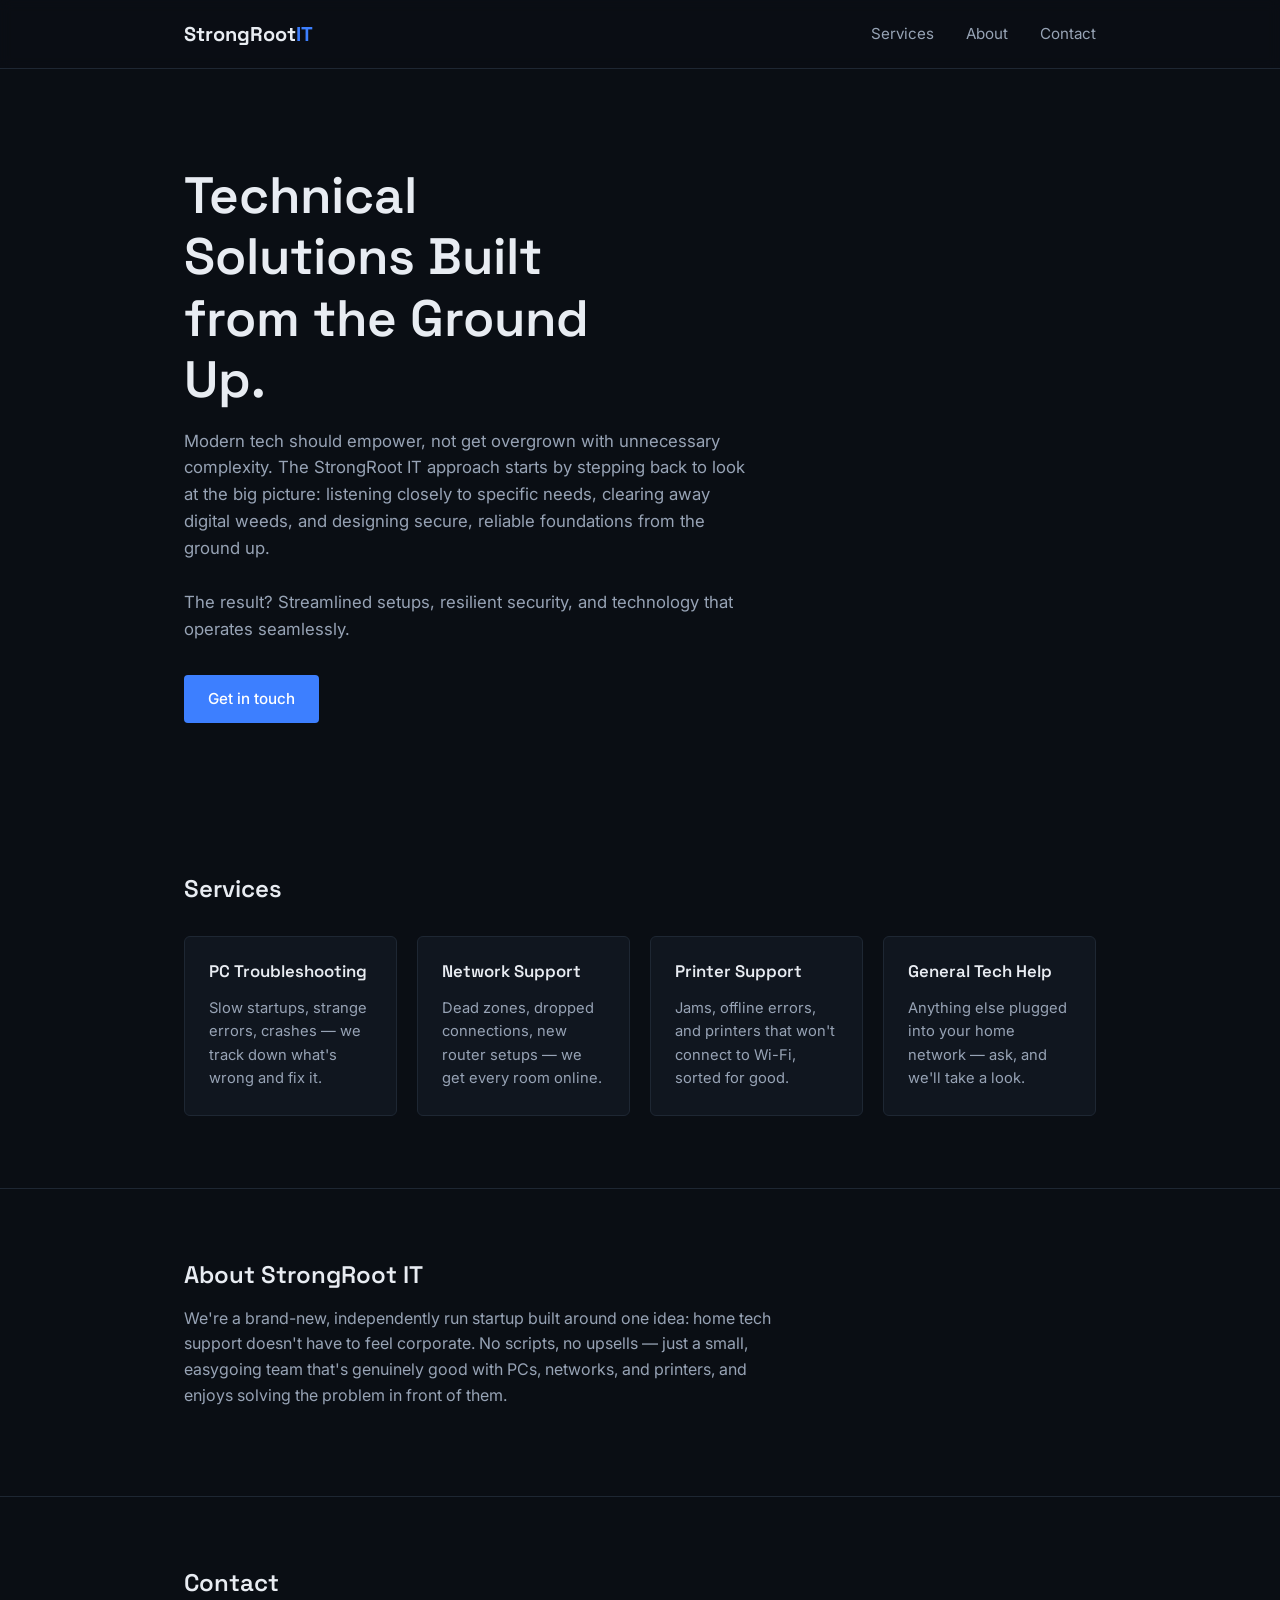
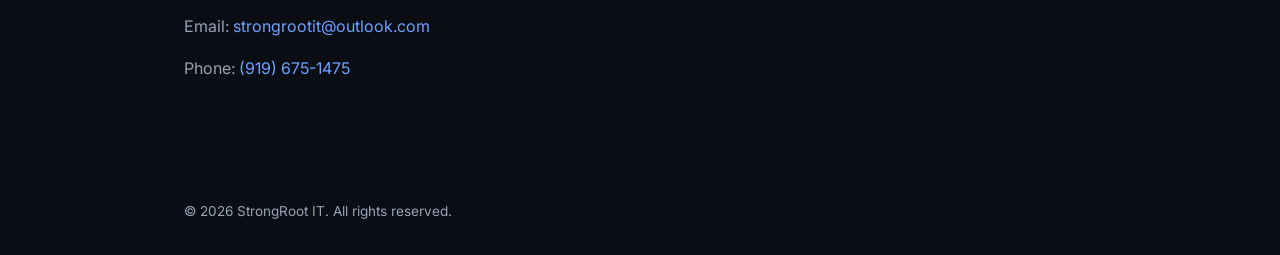
==== index.html @ 7a5d61ba "Update index.html" ====
<!DOCTYPE html>
<html lang="en">
<head>
  <meta charset="UTF-8">
  <meta name="viewport" content="width=device-width, initial-scale=1.0">
  <title>StrongRoot IT | Home PC, Network &amp; Printer Support</title>
  <link rel="stylesheet" href="style.css">
  <link rel="preconnect" href="https://fonts.googleapis.com">
  <link rel="preconnect" href="https://fonts.gstatic.com" crossorigin>
  <link href="https://fonts.googleapis.com/css2?family=Space+Grotesk:wght@500;600;700&family=Inter:wght@400;500&display=swap" rel="stylesheet">
</head>
<body>

  <header class="site-header">
    <div class="wrap header-inner">
      <a href="/" class="logo">StrongRoot<span>IT</span></a>
      <nav>
        <a href="#services">Services</a>
        <a href="#about">About</a>
        <a href="#contact">Contact</a>
      </nav>
    </div>
  </header>

  <main>
  <section class="hero">
    <div class="wrap">
      <h1>Technical Solutions Built from the Ground Up.</h1>
      <p class="hero-sub">
        Modern tech should empower, not get overgrown with unnecessary complexity. The StrongRoot IT approach starts by stepping back to look at the big picture: listening closely to specific needs, clearing away digital weeds, and designing secure, reliable foundations from the ground up.
        <br><br>
        The result? Streamlined setups, resilient security, and technology that operates seamlessly.
      </p>
      <a href="#contact" class="btn">Get in touch</a>
    </div>
  </section>
</main>

    <section id="services" class="services">
      <div class="wrap">
        <h2>Services</h2>
        <div class="service-grid">
          <div class="service-card">
            <h3>PC Troubleshooting</h3>
            <p>Slow startups, strange errors, crashes — we track down what's wrong and fix it.</p>
          </div>
          <div class="service-card">
            <h3>Network Support</h3>
            <p>Dead zones, dropped connections, new router setups — we get every room online.</p>
          </div>
          <div class="service-card">
            <h3>Printer Support</h3>
            <p>Jams, offline errors, and printers that won't connect to Wi-Fi, sorted for good.</p>
          </div>
          <div class="service-card">
            <h3>General Tech Help</h3>
            <p>Anything else plugged into your home network — ask, and we'll take a look.</p>
          </div>
        </div>
      </div>
    </section>

    <section id="about" class="about">
      <div class="wrap">
        <h2>About StrongRoot IT</h2>
        <p>
          We're a brand-new, independently run startup built around one idea:
          home tech support doesn't have to feel corporate. No scripts, no
          upsells — just a small, easygoing team that's genuinely good with
          PCs, networks, and printers, and enjoys solving the problem in
          front of them.
        </p>
      </div>
    </section>

    <section id="contact" class="contact">
      <div class="wrap">
        <h2>Contact</h2>
        <p>Email: <a href="mailto:strongrootit@outlook.com">strongrootit@outlook.com</a></p>
        <p>Phone: <a href="tel:+19196751475">(919) 675-1475</a></p>
      </div>
    </section>
  </main>

  <footer class="site-footer">
    <div class="wrap">
      <p>&copy; 2026 StrongRoot IT. All rights reserved.</p>
    </div>
  </footer>

</body>
</html>
---- style.css ----
:root {
  --bg: #0a0e14;
  --bg-raised: #10161f;
  --border: #1e2733;
  --blue: #3d7fff;
  --blue-bright: #6ea1ff;
  --text: #e8ecf2;
  --text-dim: #97a3b5;
  --font-display: 'Space Grotesk', 'Segoe UI', sans-serif;
  --font-body: 'Inter', 'Segoe UI', sans-serif;
}

* {
  box-sizing: border-box;
}

html {
  scroll-behavior: smooth;
}

body {
  margin: 0;
  background: var(--bg);
  color: var(--text);
  font-family: var(--font-body);
  line-height: 1.6;
}

.wrap {
  max-width: 960px;
  margin: 0 auto;
  padding: 0 24px;
}

a {
  color: var(--blue-bright);
  text-decoration: none;
}

a:hover,
a:focus-visible {
  text-decoration: underline;
}

h1, h2, h3 {
  font-family: var(--font-display);
  font-weight: 600;
  line-height: 1.2;
  margin: 0 0 16px;
}

/* Header */

.site-header {
  border-bottom: 1px solid var(--border);
  position: sticky;
  top: 0;
  background: rgba(10, 14, 20, 0.9);
  backdrop-filter: blur(6px);
  z-index: 10;
}

.header-inner {
  display: flex;
  align-items: center;
  justify-content: space-between;
  padding-top: 18px;
  padding-bottom: 18px;
}

.logo {
  font-family: var(--font-display);
  font-weight: 700;
  font-size: 1.25rem;
  color: var(--text);
}

.logo span {
  color: var(--blue);
}

.logo:hover {
  text-decoration: none;
}

nav a {
  color: var(--text-dim);
  margin-left: 28px;
  font-size: 0.95rem;
}

nav a:hover,
nav a:focus-visible {
  color: var(--text);
}

/* Hero */

.hero {
  padding: 96px 0 80px;
  border-bottom: 1px solid var(--border);
}

.hero h1 {
  font-size: clamp(2rem, 5vw, 3.2rem);
  max-width: 14ch;
  color: var(--text);
}

.hero-sub {
  color: var(--text-dim);
  max-width: 52ch;
  font-size: 1.05rem;
  margin-bottom: 32px;
}

.btn {
  display: inline-block;
  background: var(--blue);
  color: #fff;
  padding: 12px 24px;
  border-radius: 4px;
  font-weight: 500;
  font-size: 0.95rem;
}

.btn:hover,
.btn:focus-visible {
  background: var(--blue-bright);
  text-decoration: none;
}

/* Sections */

section {
  padding: 72px 0;
  border-bottom: 1px solid var(--border);
}

section:last-of-type {
  border-bottom: none;
}

.service-grid {
  display: grid;
  grid-template-columns: repeat(auto-fit, minmax(200px, 1fr));
  gap: 20px;
  margin-top: 32px;
}

.service-card {
  background: var(--bg-raised);
  border: 1px solid var(--border);
  border-radius: 6px;
  padding: 24px;
}

.service-card h3 {
  font-size: 1.05rem;
  color: var(--text);
}

.service-card p {
  color: var(--text-dim);
  margin: 0;
  font-size: 0.92rem;
}

.about p,
.contact p {
  color: var(--text-dim);
  max-width: 60ch;
}

/* Footer */

.site-footer {
  padding: 32px 0;
}

.site-footer p {
  color: var(--text-dim);
  font-size: 0.85rem;
  margin: 0;
}

/* Accessibility */

a:focus-visible,
button:focus-visible {
  outline: 2px solid var(--blue-bright);
  outline-offset: 2px;
}

@media (prefers-reduced-motion: reduce) {
  html {
    scroll-behavior: auto;
  }
}
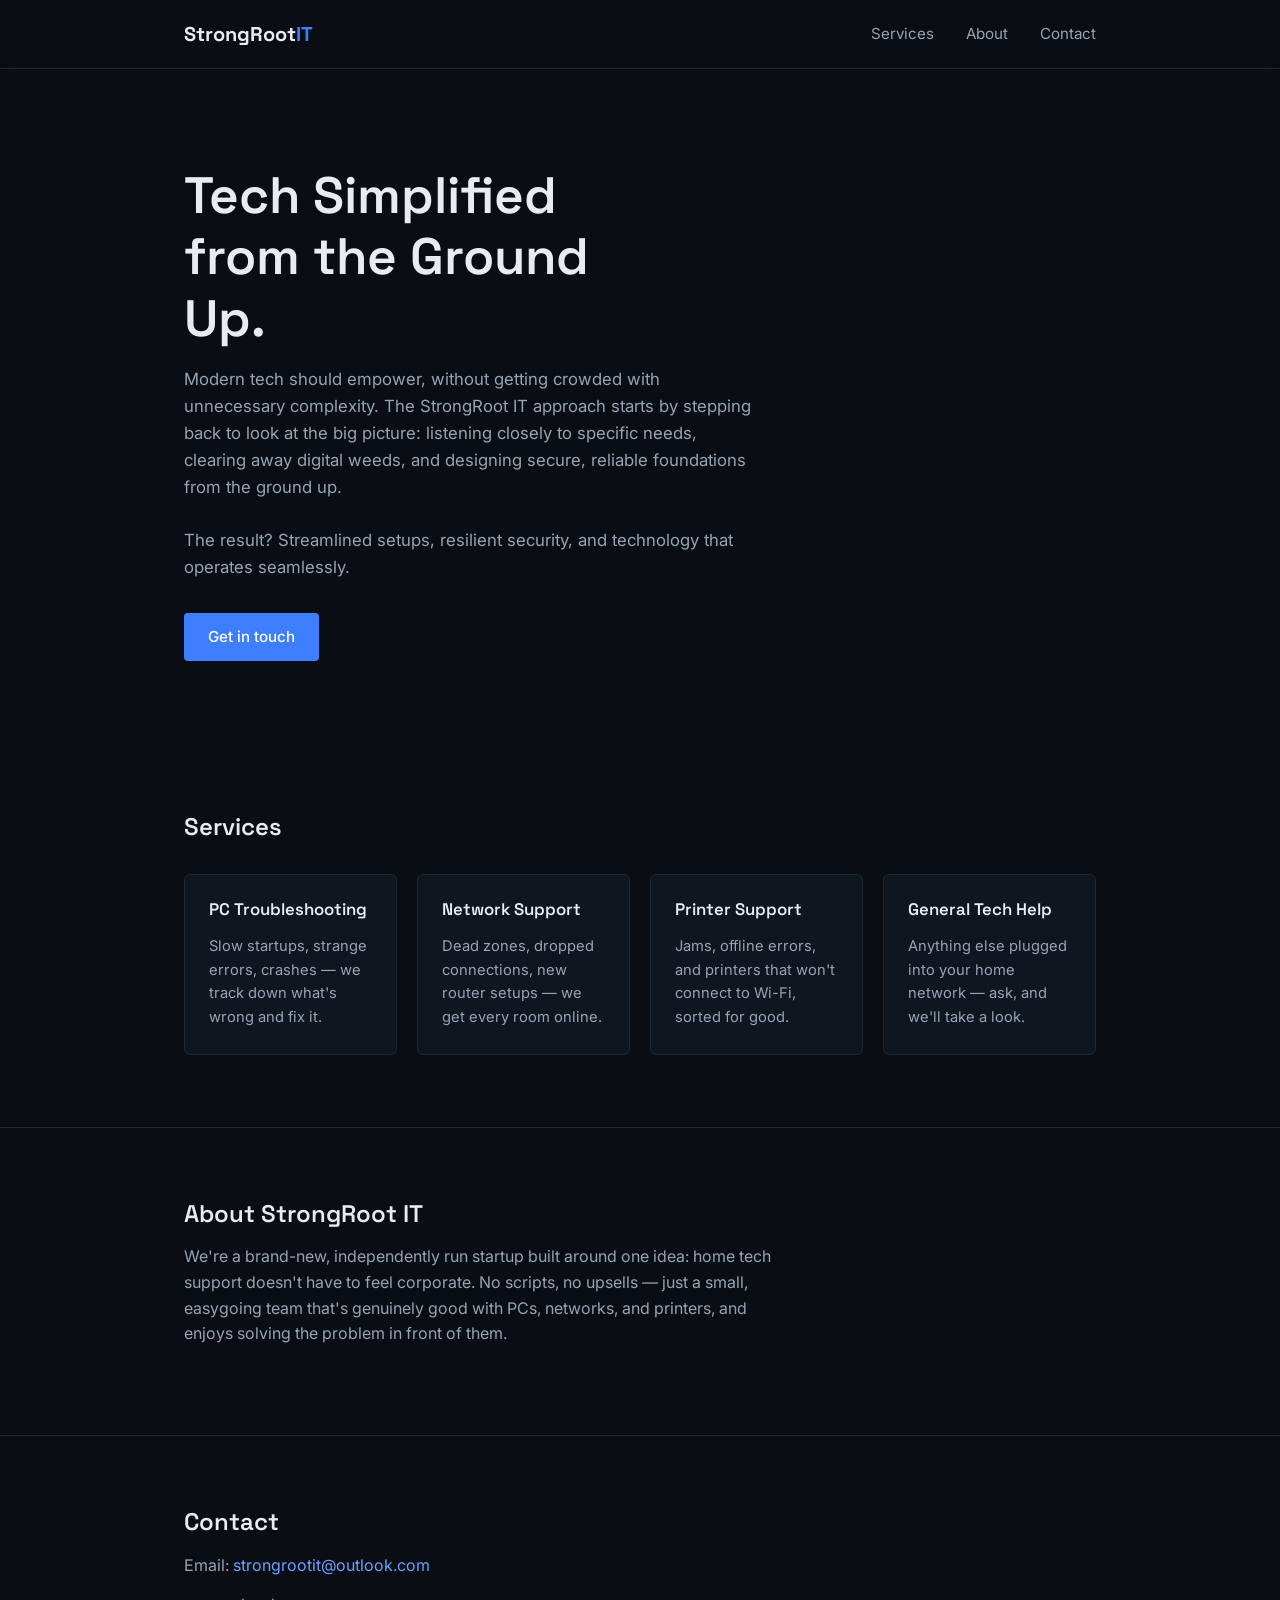
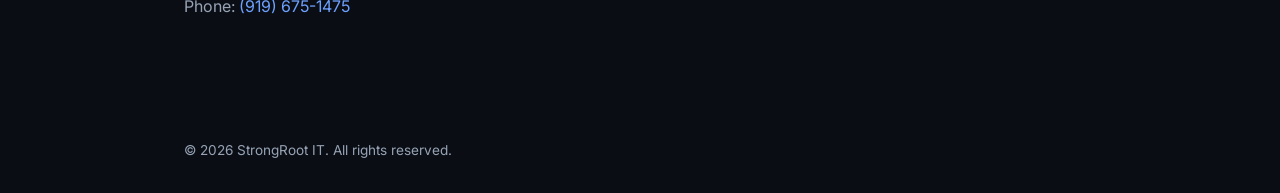
==== commit 44861191: "Update index.html" ====
--- a/index.html
+++ b/index.html
@@ -25,9 +25,9 @@
   <main>
   <section class="hero">
     <div class="wrap">
-      <h1>Technical Solutions Built from the Ground Up.</h1>
+      <h1>Tech Simplified from the Ground Up.</h1>
       <p class="hero-sub">
-        Modern tech should empower, not get overgrown with unnecessary complexity. The StrongRoot IT approach starts by stepping back to look at the big picture: listening closely to specific needs, clearing away digital weeds, and designing secure, reliable foundations from the ground up.
+        Modern tech should empower, without getting crowded with unnecessary complexity. The StrongRoot IT approach starts by stepping back to look at the big picture: listening closely to specific needs, clearing away digital weeds, and designing secure, reliable foundations from the ground up.
         <br><br>
         The result? Streamlined setups, resilient security, and technology that operates seamlessly.
       </p>
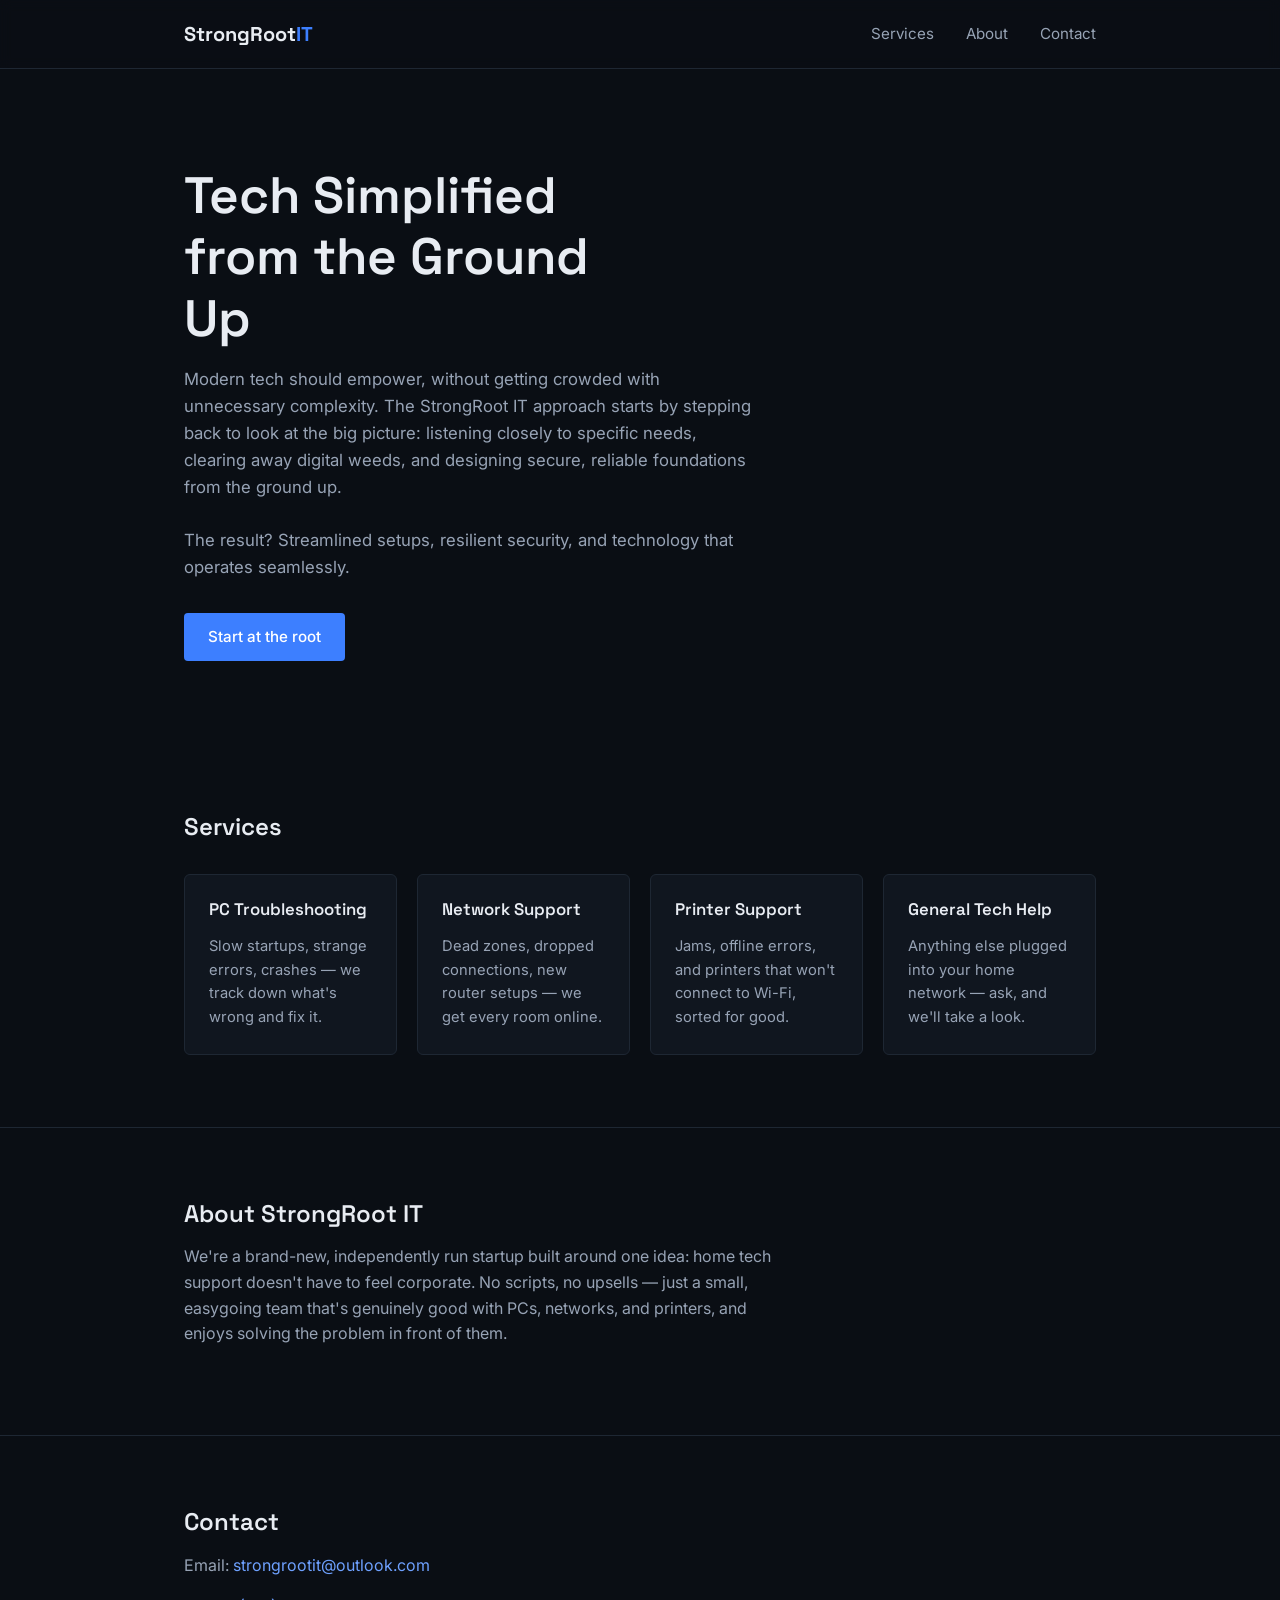
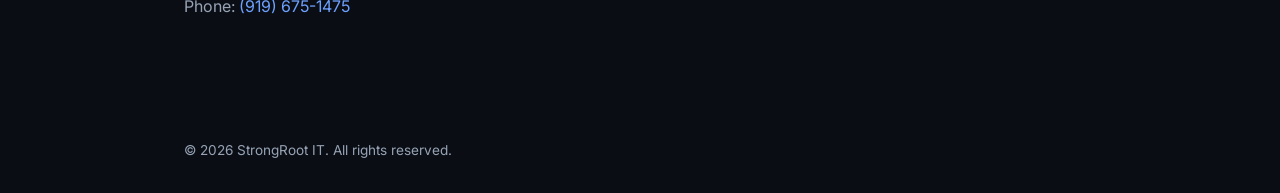
==== commit a50d9adf: "Update index.html" ====
--- a/index.html
+++ b/index.html
@@ -25,13 +25,13 @@
   <main>
   <section class="hero">
     <div class="wrap">
-      <h1>Tech Simplified from the Ground Up.</h1>
+      <h1>Tech Simplified from the Ground Up</h1>
       <p class="hero-sub">
         Modern tech should empower, without getting crowded with unnecessary complexity. The StrongRoot IT approach starts by stepping back to look at the big picture: listening closely to specific needs, clearing away digital weeds, and designing secure, reliable foundations from the ground up.
         <br><br>
         The result? Streamlined setups, resilient security, and technology that operates seamlessly.
       </p>
-      <a href="#contact" class="btn">Get in touch</a>
+      <a href="#contact" class="btn">Start at the root</a>
     </div>
   </section>
 </main>
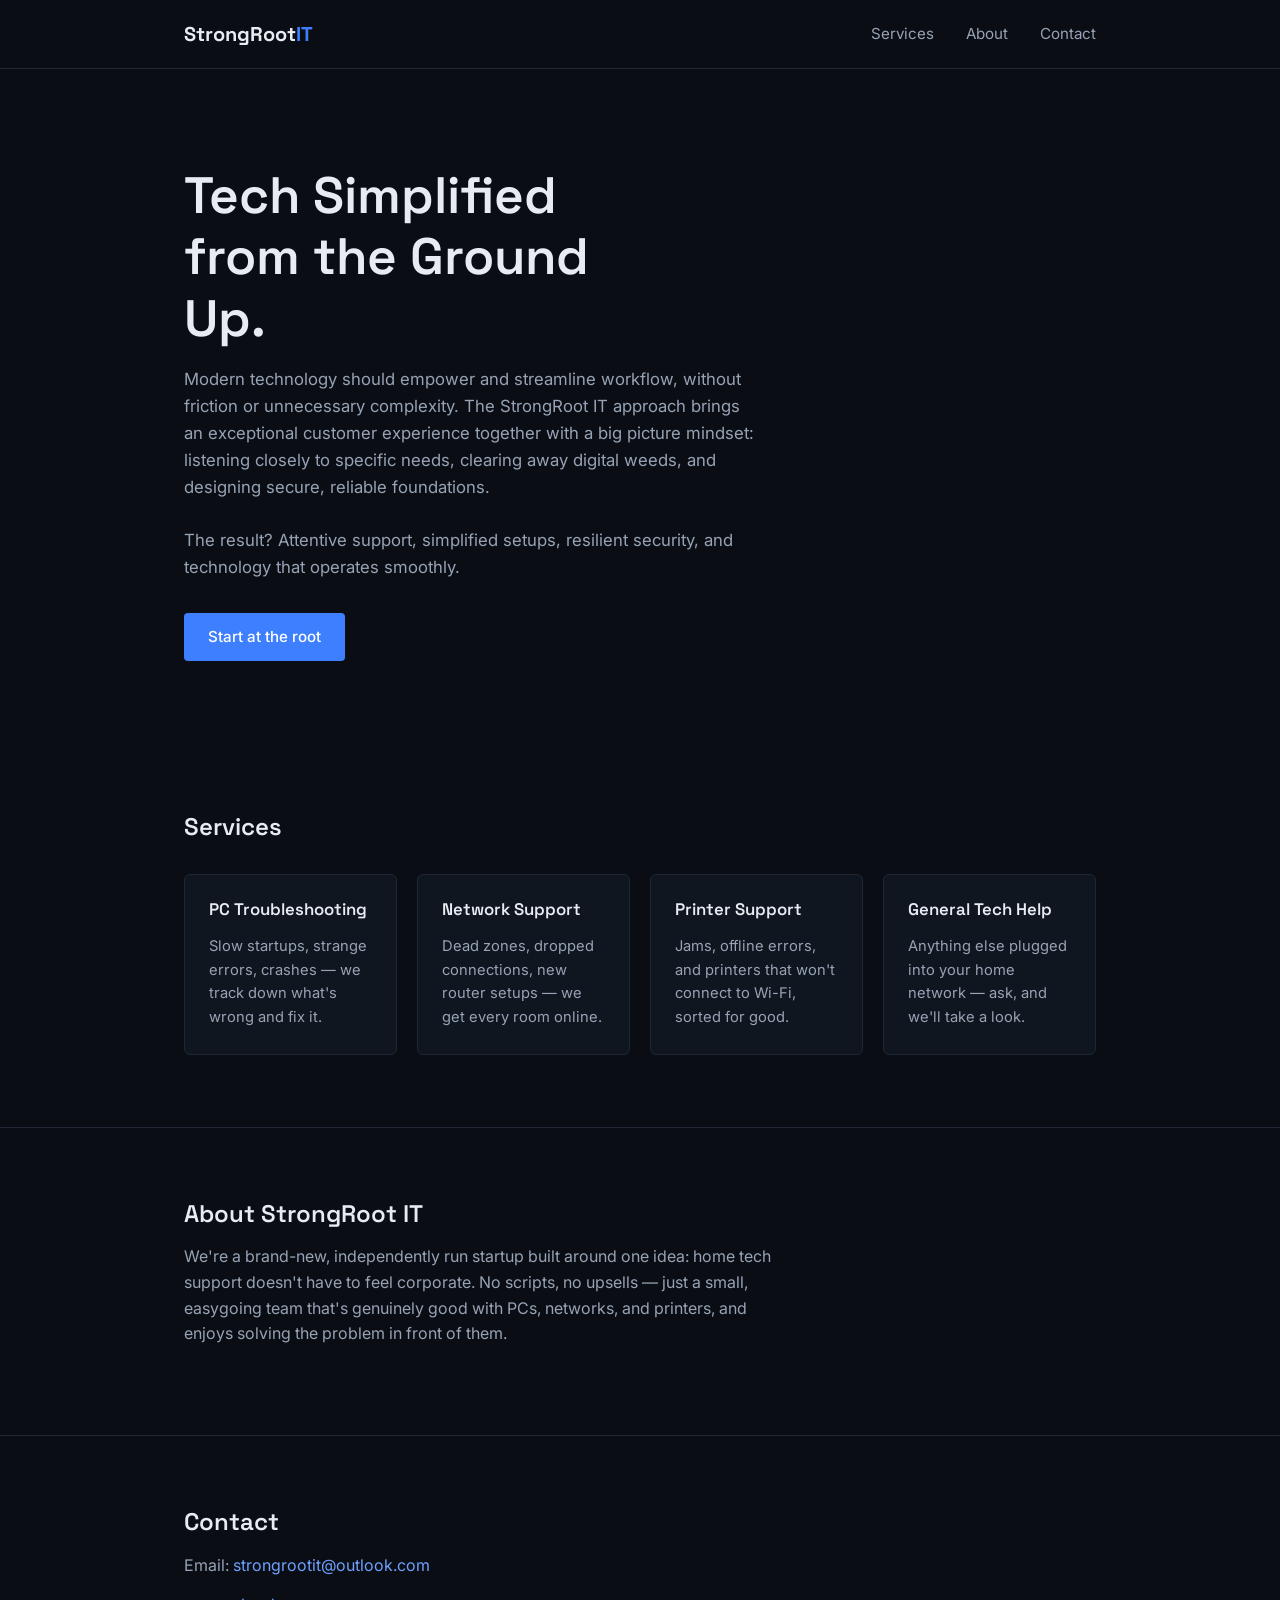
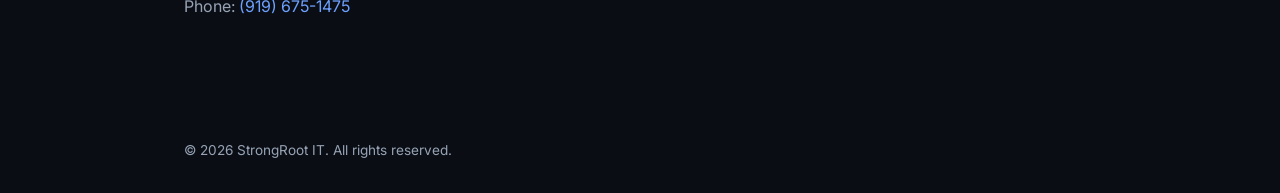
==== commit 72f20987: "Update index.html" ====
--- a/index.html
+++ b/index.html
@@ -22,14 +22,14 @@
     </div>
   </header>
 
-  <main>
+ <main>
   <section class="hero">
     <div class="wrap">
-      <h1>Tech Simplified from the Ground Up</h1>
+      <h1>Tech Simplified from the Ground Up.</h1>
       <p class="hero-sub">
-        Modern tech should empower, without getting crowded with unnecessary complexity. The StrongRoot IT approach starts by stepping back to look at the big picture: listening closely to specific needs, clearing away digital weeds, and designing secure, reliable foundations from the ground up.
+        Modern technology should empower and streamline workflow, without friction or unnecessary complexity. The StrongRoot IT approach brings an exceptional customer experience together with a big picture mindset: listening closely to specific needs, clearing away digital weeds, and designing secure, reliable foundations.
         <br><br>
-        The result? Streamlined setups, resilient security, and technology that operates seamlessly.
+        The result? Attentive support, simplified setups, resilient security, and technology that operates smoothly.
       </p>
       <a href="#contact" class="btn">Start at the root</a>
     </div>
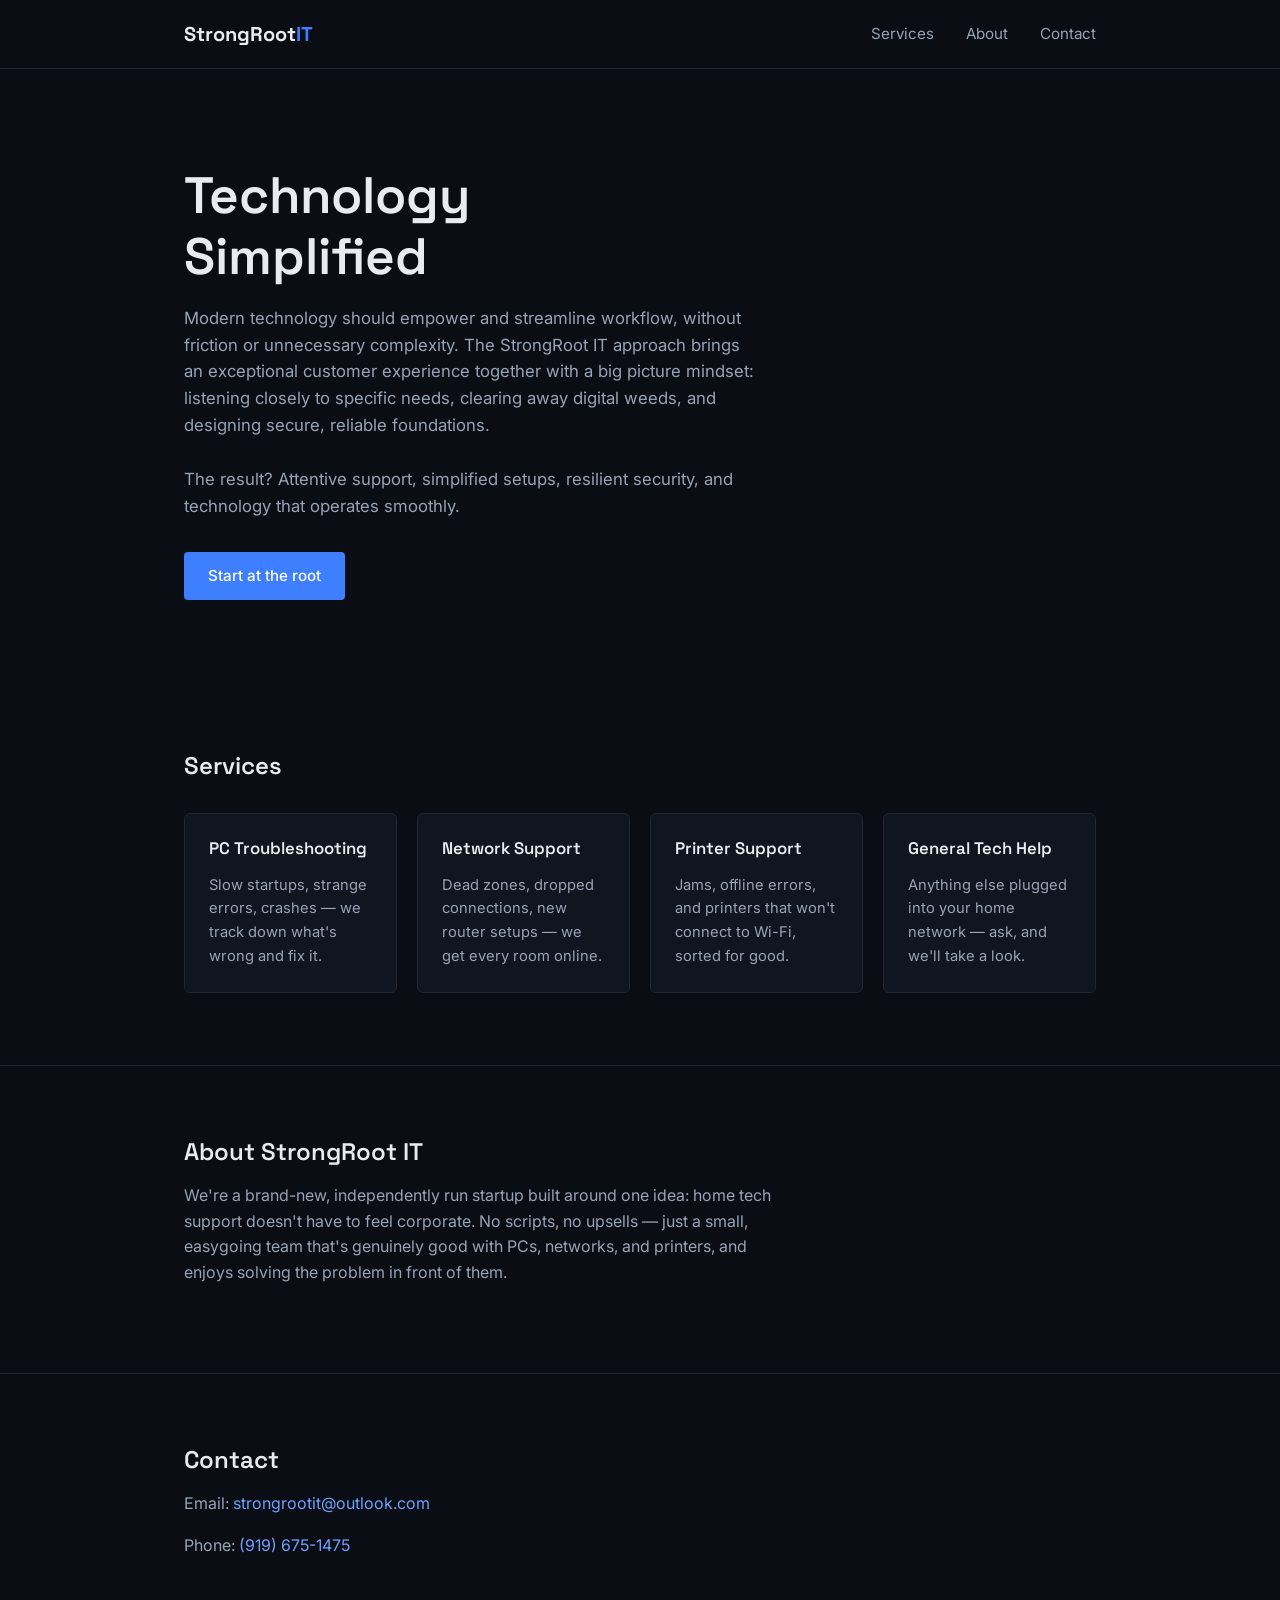
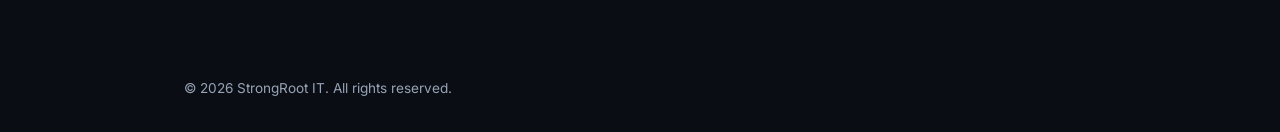
==== commit 22a55d01: "Update index.html" ====
--- a/index.html
+++ b/index.html
@@ -3,7 +3,7 @@
 <head>
   <meta charset="UTF-8">
   <meta name="viewport" content="width=device-width, initial-scale=1.0">
-  <title>StrongRoot IT | Home PC, Network &amp; Printer Support</title>
+  <title>StrongRoot IT | Managed IT Support, AI, Networking &amp; Performance</title>
   <link rel="stylesheet" href="style.css">
   <link rel="preconnect" href="https://fonts.googleapis.com">
   <link rel="preconnect" href="https://fonts.gstatic.com" crossorigin>
@@ -25,7 +25,7 @@
  <main>
   <section class="hero">
     <div class="wrap">
-      <h1>Tech Simplified from the Ground Up.</h1>
+      <h1>Technology Simplified</h1>
       <p class="hero-sub">
         Modern technology should empower and streamline workflow, without friction or unnecessary complexity. The StrongRoot IT approach brings an exceptional customer experience together with a big picture mindset: listening closely to specific needs, clearing away digital weeds, and designing secure, reliable foundations.
         <br><br>
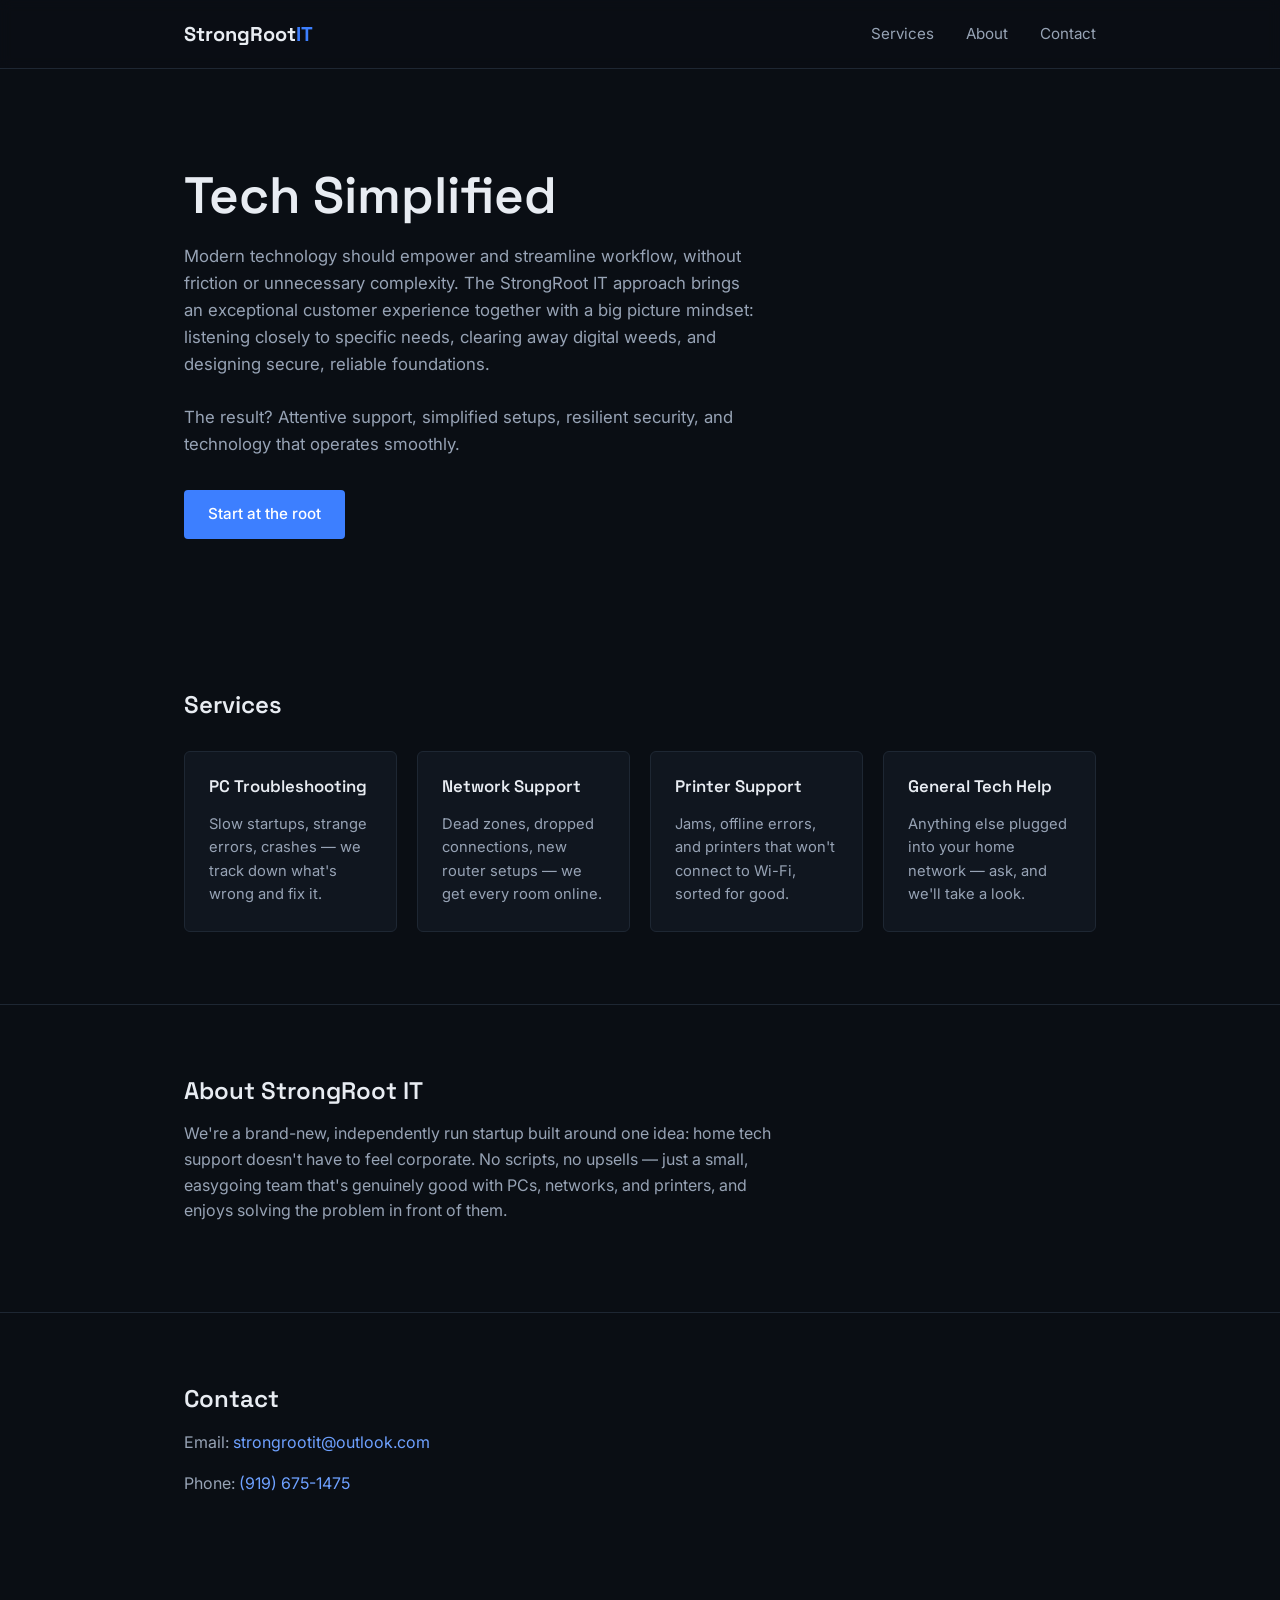
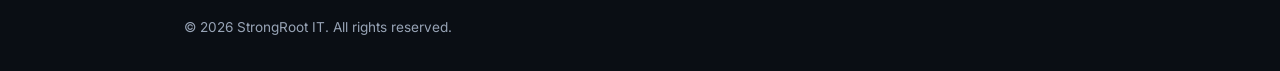
==== commit 7468f36c: "Update index.html" ====
--- a/index.html
+++ b/index.html
@@ -25,7 +25,7 @@
  <main>
   <section class="hero">
     <div class="wrap">
-      <h1>Technology Simplified</h1>
+      <h1>Tech Simplified</h1>
       <p class="hero-sub">
         Modern technology should empower and streamline workflow, without friction or unnecessary complexity. The StrongRoot IT approach brings an exceptional customer experience together with a big picture mindset: listening closely to specific needs, clearing away digital weeds, and designing secure, reliable foundations.
         <br><br>
